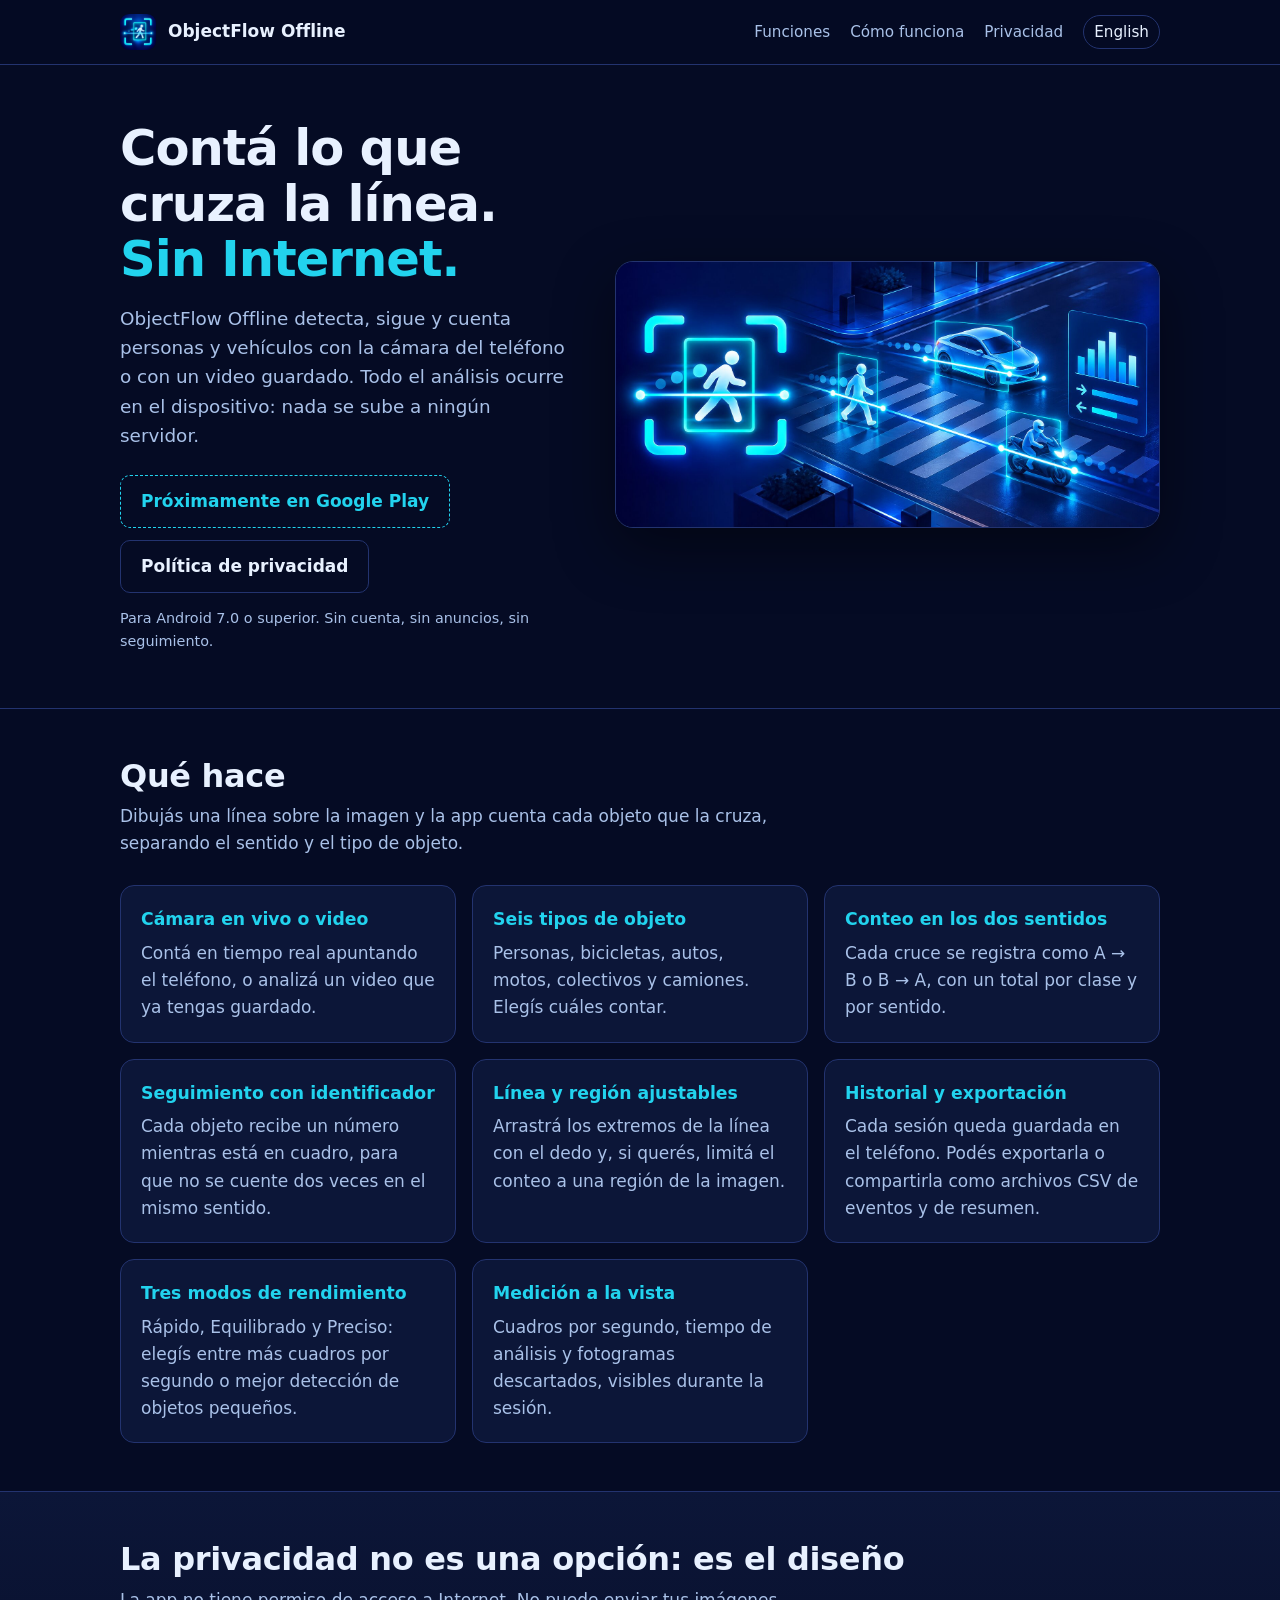
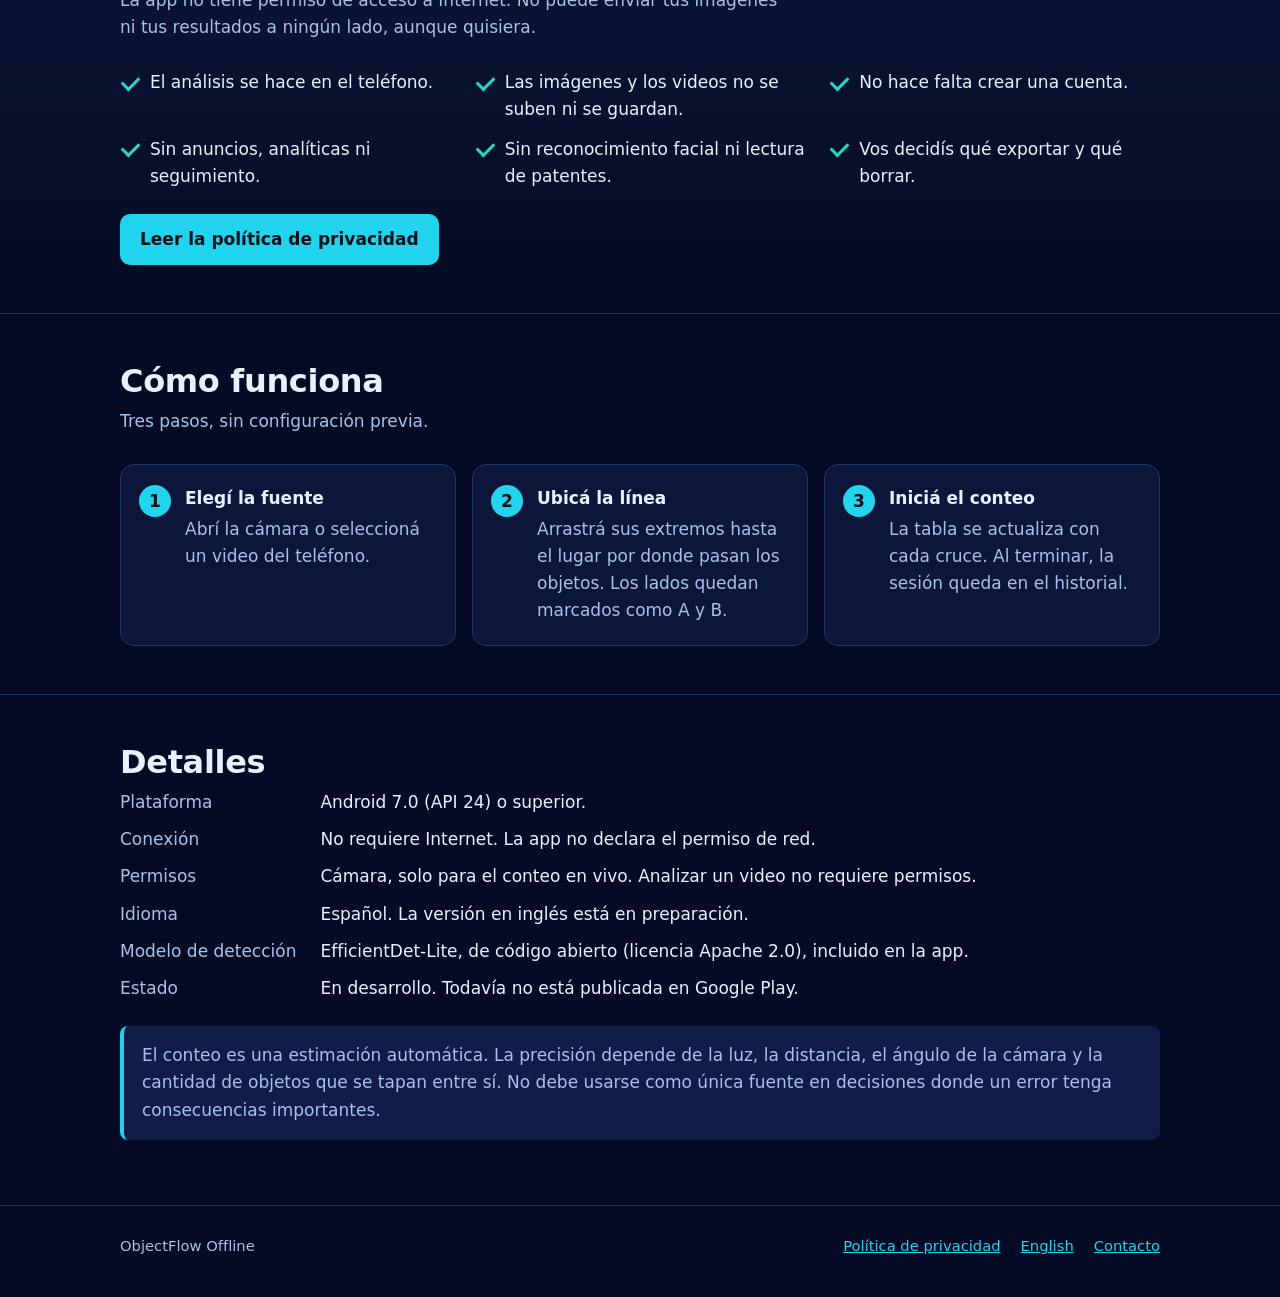
==== index.html @ e40bb8cd "first commit" ====
<!doctype html>
<html lang="es">
  <head>
    <meta charset="utf-8" />
    <meta name="viewport" content="width=device-width, initial-scale=1" />
    <title>ObjectFlow Offline — Conteo de personas y vehículos sin Internet</title>
    <meta
      name="description"
      content="App Android que detecta, sigue y cuenta personas y vehículos que cruzan una línea, con la cámara o un video. Todo el procesamiento ocurre en el teléfono, sin Internet ni cuentas."
    />
    <meta name="theme-color" content="#050b24" />
    <meta property="og:type" content="website" />
    <meta property="og:title" content="ObjectFlow Offline" />
    <meta
      property="og:description"
      content="Contá personas y vehículos que cruzan una línea. Todo en tu teléfono, sin Internet."
    />
    <meta property="og:image" content="assets/hero.jpg" />
    <link rel="icon" type="image/png" href="assets/favicon.png" />
    <link rel="alternate" hreflang="en" href="en/" />
    <link rel="stylesheet" href="assets/styles.css" />
  </head>
  <body>
    <header class="site-header">
      <div class="wrap">
        <a class="brand" href="./">
          <img src="assets/icon-192.png" alt="" width="36" height="36" />
          ObjectFlow Offline
        </a>
        <nav class="site-nav" aria-label="Principal">
          <a class="optional" href="#funciones">Funciones</a>
          <a class="optional" href="#como-funciona">Cómo funciona</a>
          <a href="privacidad.html">Privacidad</a>
          <a class="lang" href="en/" lang="en" hreflang="en">English</a>
        </nav>
      </div>
    </header>

    <main>
      <section class="hero">
        <div class="wrap hero-grid">
          <div>
            <h1>Contá lo que cruza la línea. <span>Sin Internet.</span></h1>
            <p class="lead">
              ObjectFlow Offline detecta, sigue y cuenta personas y vehículos con la cámara del teléfono o con un
              video guardado. Todo el análisis ocurre en el dispositivo: nada se sube a ningún servidor.
            </p>
            <div class="actions">
              <span class="badge-soon">Próximamente en Google Play</span>
              <a class="button button-ghost" href="privacidad.html">Política de privacidad</a>
            </div>
            <p class="fine">Para Android 7.0 o superior. Sin cuenta, sin anuncios, sin seguimiento.</p>
          </div>
          <img
            class="hero-art"
            src="assets/hero.jpg"
            width="1600"
            height="781"
            alt="Ilustración de una calle donde una persona, un auto y una moto son detectados y contados al cruzar líneas de conteo"
          />
        </div>
      </section>

      <section id="funciones">
        <div class="wrap">
          <h2>Qué hace</h2>
          <p class="section-lead">
            Dibujás una línea sobre la imagen y la app cuenta cada objeto que la cruza, separando el sentido y el
            tipo de objeto.
          </p>
          <ul class="cards">
            <li class="card">
              <h3>Cámara en vivo o video</h3>
              <p>Contá en tiempo real apuntando el teléfono, o analizá un video que ya tengas guardado.</p>
            </li>
            <li class="card">
              <h3>Seis tipos de objeto</h3>
              <p>Personas, bicicletas, autos, motos, colectivos y camiones. Elegís cuáles contar.</p>
            </li>
            <li class="card">
              <h3>Conteo en los dos sentidos</h3>
              <p>Cada cruce se registra como A → B o B → A, con un total por clase y por sentido.</p>
            </li>
            <li class="card">
              <h3>Seguimiento con identificador</h3>
              <p>
                Cada objeto recibe un número mientras está en cuadro, para que no se cuente dos veces en el mismo
                sentido.
              </p>
            </li>
            <li class="card">
              <h3>Línea y región ajustables</h3>
              <p>
                Arrastrá los extremos de la línea con el dedo y, si querés, limitá el conteo a una región de la
                imagen.
              </p>
            </li>
            <li class="card">
              <h3>Historial y exportación</h3>
              <p>
                Cada sesión queda guardada en el teléfono. Podés exportarla o compartirla como archivos CSV de
                eventos y de resumen.
              </p>
            </li>
            <li class="card">
              <h3>Tres modos de rendimiento</h3>
              <p>
                Rápido, Equilibrado y Preciso: elegís entre más cuadros por segundo o mejor detección de objetos
                pequeños.
              </p>
            </li>
            <li class="card">
              <h3>Medición a la vista</h3>
              <p>Cuadros por segundo, tiempo de análisis y fotogramas descartados, visibles durante la sesión.</p>
            </li>
          </ul>
        </div>
      </section>

      <section class="privacy-band" id="privacidad">
        <div class="wrap">
          <h2>La privacidad no es una opción: es el diseño</h2>
          <p class="section-lead">
            La app no tiene permiso de acceso a Internet. No puede enviar tus imágenes ni tus resultados a ningún
            lado, aunque quisiera.
          </p>
          <ul class="checks">
            <li>El análisis se hace en el teléfono.</li>
            <li>Las imágenes y los videos no se suben ni se guardan.</li>
            <li>No hace falta crear una cuenta.</li>
            <li>Sin anuncios, analíticas ni seguimiento.</li>
            <li>Sin reconocimiento facial ni lectura de patentes.</li>
            <li>Vos decidís qué exportar y qué borrar.</li>
          </ul>
          <a class="button button-primary" href="privacidad.html">Leer la política de privacidad</a>
        </div>
      </section>

      <section id="como-funciona">
        <div class="wrap">
          <h2>Cómo funciona</h2>
          <p class="section-lead">Tres pasos, sin configuración previa.</p>
          <ol class="steps">
            <li>
              <strong>Elegí la fuente</strong>
              <span>Abrí la cámara o seleccioná un video del teléfono.</span>
            </li>
            <li>
              <strong>Ubicá la línea</strong>
              <span>Arrastrá sus extremos hasta el lugar por donde pasan los objetos. Los lados quedan marcados como A y B.</span>
            </li>
            <li>
              <strong>Iniciá el conteo</strong>
              <span>La tabla se actualiza con cada cruce. Al terminar, la sesión queda en el historial.</span>
            </li>
          </ol>
        </div>
      </section>

      <section id="detalles">
        <div class="wrap">
          <h2>Detalles</h2>
          <dl class="facts">
            <dt>Plataforma</dt>
            <dd>Android 7.0 (API 24) o superior.</dd>
            <dt>Conexión</dt>
            <dd>No requiere Internet. La app no declara el permiso de red.</dd>
            <dt>Permisos</dt>
            <dd>Cámara, solo para el conteo en vivo. Analizar un video no requiere permisos.</dd>
            <dt>Idioma</dt>
            <dd>Español. La versión en inglés está en preparación.</dd>
            <dt>Modelo de detección</dt>
            <dd>EfficientDet-Lite, de código abierto (licencia Apache 2.0), incluido en la app.</dd>
            <dt>Estado</dt>
            <dd>En desarrollo. Todavía no está publicada en Google Play.</dd>
          </dl>
          <p class="note">
            El conteo es una estimación automática. La precisión depende de la luz, la distancia, el ángulo de la
            cámara y la cantidad de objetos que se tapan entre sí. No debe usarse como única fuente en decisiones
            donde un error tenga consecuencias importantes.
          </p>
        </div>
      </section>
    </main>

    <footer class="site-footer">
      <div class="wrap">
        <span>ObjectFlow Offline</span>
        <nav aria-label="Pie de página">
          <a href="privacidad.html">Política de privacidad</a>
          <a href="en/" lang="en" hreflang="en">English</a>
          <a href="https://github.com/franbenaglia/videoTrackingLanding/issues">Contacto</a>
        </nav>
      </div>
    </footer>
  </body>
</html>
---- assets/styles.css ----
:root {
  --bg: #050b24;
  --bg-raised: #0c1638;
  --bg-panel: #111d47;
  --border: #23336f;
  --text: #e8f1ff;
  --text-soft: #a9c1e8;
  --accent: #22d3ee;
  --accent-strong: #67e8f9;
  --accent-ink: #04121a;
  --teal: #2dd4bf;
  --max: 1080px;
}

* {
  box-sizing: border-box;
}

html {
  scroll-behavior: smooth;
}

body {
  margin: 0;
  background: var(--bg);
  color: var(--text);
  font-family: system-ui, -apple-system, 'Segoe UI', Roboto, 'Helvetica Neue', Arial, sans-serif;
  font-size: 17px;
  line-height: 1.6;
  -webkit-font-smoothing: antialiased;
}

a {
  color: var(--accent);
}

a:hover {
  color: var(--accent-strong);
}

a:focus-visible,
.button:focus-visible {
  outline: 3px solid var(--accent-strong);
  outline-offset: 3px;
  border-radius: 6px;
}

img {
  max-width: 100%;
  height: auto;
}

.wrap {
  width: 100%;
  max-width: var(--max);
  margin: 0 auto;
  padding: 0 20px;
}

/* Cabecera */

.site-header {
  position: sticky;
  top: 0;
  z-index: 10;
  background: rgba(5, 11, 36, 0.92);
  backdrop-filter: blur(8px);
  border-bottom: 1px solid var(--border);
}

.site-header .wrap {
  display: flex;
  align-items: center;
  justify-content: space-between;
  gap: 16px;
  min-height: 64px;
}

.brand {
  display: flex;
  align-items: center;
  gap: 12px;
  color: var(--text);
  font-weight: 700;
  text-decoration: none;
}

.brand img {
  width: 36px;
  height: 36px;
  border-radius: 9px;
}

.site-nav {
  display: flex;
  align-items: center;
  gap: 20px;
  font-size: 0.95rem;
}

.site-nav a {
  color: var(--text-soft);
  text-decoration: none;
}

.site-nav a:hover {
  color: var(--text);
}

.site-nav .lang {
  padding: 4px 10px;
  border: 1px solid var(--border);
  border-radius: 999px;
  color: var(--text);
}

/* Portada */

.hero {
  padding: 56px 0 40px;
}

.hero-grid {
  display: grid;
  grid-template-columns: minmax(0, 5fr) minmax(0, 6fr);
  gap: 40px;
  align-items: center;
}

.hero h1 {
  margin: 0 0 16px;
  font-size: clamp(2rem, 5vw, 3.1rem);
  line-height: 1.12;
  letter-spacing: -0.02em;
}

.hero h1 span {
  color: var(--accent);
}

.lead {
  margin: 0 0 24px;
  font-size: 1.15rem;
  color: var(--text-soft);
}

.hero-art {
  border: 1px solid var(--border);
  border-radius: 18px;
  box-shadow: 0 20px 60px rgba(0, 0, 0, 0.45);
  display: block;
}

.actions {
  display: flex;
  flex-wrap: wrap;
  gap: 12px;
  align-items: center;
}

.button {
  display: inline-block;
  padding: 12px 20px;
  border-radius: 10px;
  font-weight: 700;
  text-decoration: none;
}

.button-primary {
  background: var(--accent);
  color: var(--accent-ink);
}

.button-primary:hover {
  background: var(--accent-strong);
  color: var(--accent-ink);
}

.button-ghost {
  border: 1px solid var(--border);
  color: var(--text);
}

.badge-soon {
  display: inline-block;
  padding: 12px 20px;
  border: 1px dashed var(--accent);
  border-radius: 10px;
  color: var(--accent);
  font-weight: 700;
}

.fine {
  margin-top: 14px;
  font-size: 0.9rem;
  color: var(--text-soft);
}

/* Secciones */

section {
  padding: 48px 0;
}

section + section {
  border-top: 1px solid var(--border);
}

h2 {
  margin: 0 0 8px;
  font-size: clamp(1.5rem, 3.4vw, 2rem);
  line-height: 1.2;
  letter-spacing: -0.01em;
}

.section-lead {
  margin: 0 0 28px;
  max-width: 62ch;
  color: var(--text-soft);
}

.cards {
  display: grid;
  grid-template-columns: repeat(auto-fit, minmax(250px, 1fr));
  gap: 16px;
  margin: 0;
  padding: 0;
  list-style: none;
}

.card {
  padding: 20px;
  background: var(--bg-raised);
  border: 1px solid var(--border);
  border-radius: 14px;
}

.card h3 {
  margin: 0 0 6px;
  font-size: 1.08rem;
  color: var(--accent);
}

.card p {
  margin: 0;
  color: var(--text-soft);
}

.privacy-band {
  background: linear-gradient(180deg, var(--bg-raised), var(--bg));
}

.checks {
  display: grid;
  grid-template-columns: repeat(auto-fit, minmax(250px, 1fr));
  gap: 12px 24px;
  margin: 0 0 24px;
  padding: 0;
  list-style: none;
}

.checks li {
  position: relative;
  padding-left: 30px;
}

.checks li::before {
  content: '';
  position: absolute;
  left: 2px;
  top: 0.38em;
  width: 14px;
  height: 8px;
  border-left: 3px solid var(--teal);
  border-bottom: 3px solid var(--teal);
  transform: rotate(-45deg);
}

.steps {
  display: grid;
  grid-template-columns: repeat(auto-fit, minmax(230px, 1fr));
  gap: 16px;
  margin: 0;
  padding: 0;
  list-style: none;
  counter-reset: step;
}

.steps li {
  position: relative;
  padding: 20px 20px 20px 64px;
  background: var(--bg-raised);
  border: 1px solid var(--border);
  border-radius: 14px;
  counter-increment: step;
}

.steps li::before {
  content: counter(step);
  position: absolute;
  left: 18px;
  top: 20px;
  width: 32px;
  height: 32px;
  border-radius: 50%;
  background: var(--accent);
  color: var(--accent-ink);
  font-weight: 800;
  text-align: center;
  line-height: 32px;
}

.steps strong {
  display: block;
  margin-bottom: 4px;
}

.steps span {
  color: var(--text-soft);
}

.facts {
  display: grid;
  grid-template-columns: max-content 1fr;
  gap: 10px 24px;
  margin: 0;
}

.facts dt {
  color: var(--text-soft);
}

.facts dd {
  margin: 0;
}

.note {
  margin-top: 24px;
  padding: 16px 18px;
  background: var(--bg-panel);
  border-left: 4px solid var(--accent);
  border-radius: 8px;
  color: var(--text-soft);
}

/* Documento legal */

.doc {
  padding: 40px 0 56px;
}

.doc .wrap {
  max-width: 780px;
}

.doc h1 {
  margin: 0 0 6px;
  font-size: clamp(1.8rem, 4.5vw, 2.4rem);
  line-height: 1.15;
}

.doc .meta {
  margin: 0 0 28px;
  color: var(--text-soft);
}

.doc h2 {
  margin: 36px 0 10px;
  font-size: 1.3rem;
}

.doc p,
.doc li {
  color: #d4e1f7;
}

.doc ul {
  padding-left: 22px;
}

.doc li {
  margin-bottom: 6px;
}

.summary {
  padding: 18px 20px;
  background: var(--bg-raised);
  border: 1px solid var(--border);
  border-radius: 14px;
}

.summary p {
  margin: 0 0 8px;
}

.summary ul {
  margin: 0;
}

table {
  width: 100%;
  border-collapse: collapse;
  margin: 12px 0;
  font-size: 0.95rem;
}

th,
td {
  padding: 10px 12px;
  border: 1px solid var(--border);
  text-align: left;
  vertical-align: top;
}

th {
  background: var(--bg-raised);
  color: var(--text-soft);
  font-weight: 600;
}

.table-scroll {
  overflow-x: auto;
}

/* Pie */

.site-footer {
  padding: 28px 0 40px;
  border-top: 1px solid var(--border);
  color: var(--text-soft);
  font-size: 0.92rem;
}

.site-footer .wrap {
  display: flex;
  flex-wrap: wrap;
  gap: 8px 24px;
  justify-content: space-between;
}

.site-footer nav {
  display: flex;
  flex-wrap: wrap;
  gap: 8px 20px;
}

@media (max-width: 820px) {
  .hero {
    padding-top: 32px;
  }

  .hero-grid {
    grid-template-columns: 1fr;
    gap: 28px;
  }

  .site-nav .optional {
    display: none;
  }

  .facts {
    grid-template-columns: 1fr;
    gap: 2px;
  }

  .facts dd {
    margin-bottom: 12px;
  }
}

@media (prefers-reduced-motion: reduce) {
  html {
    scroll-behavior: auto;
  }
}
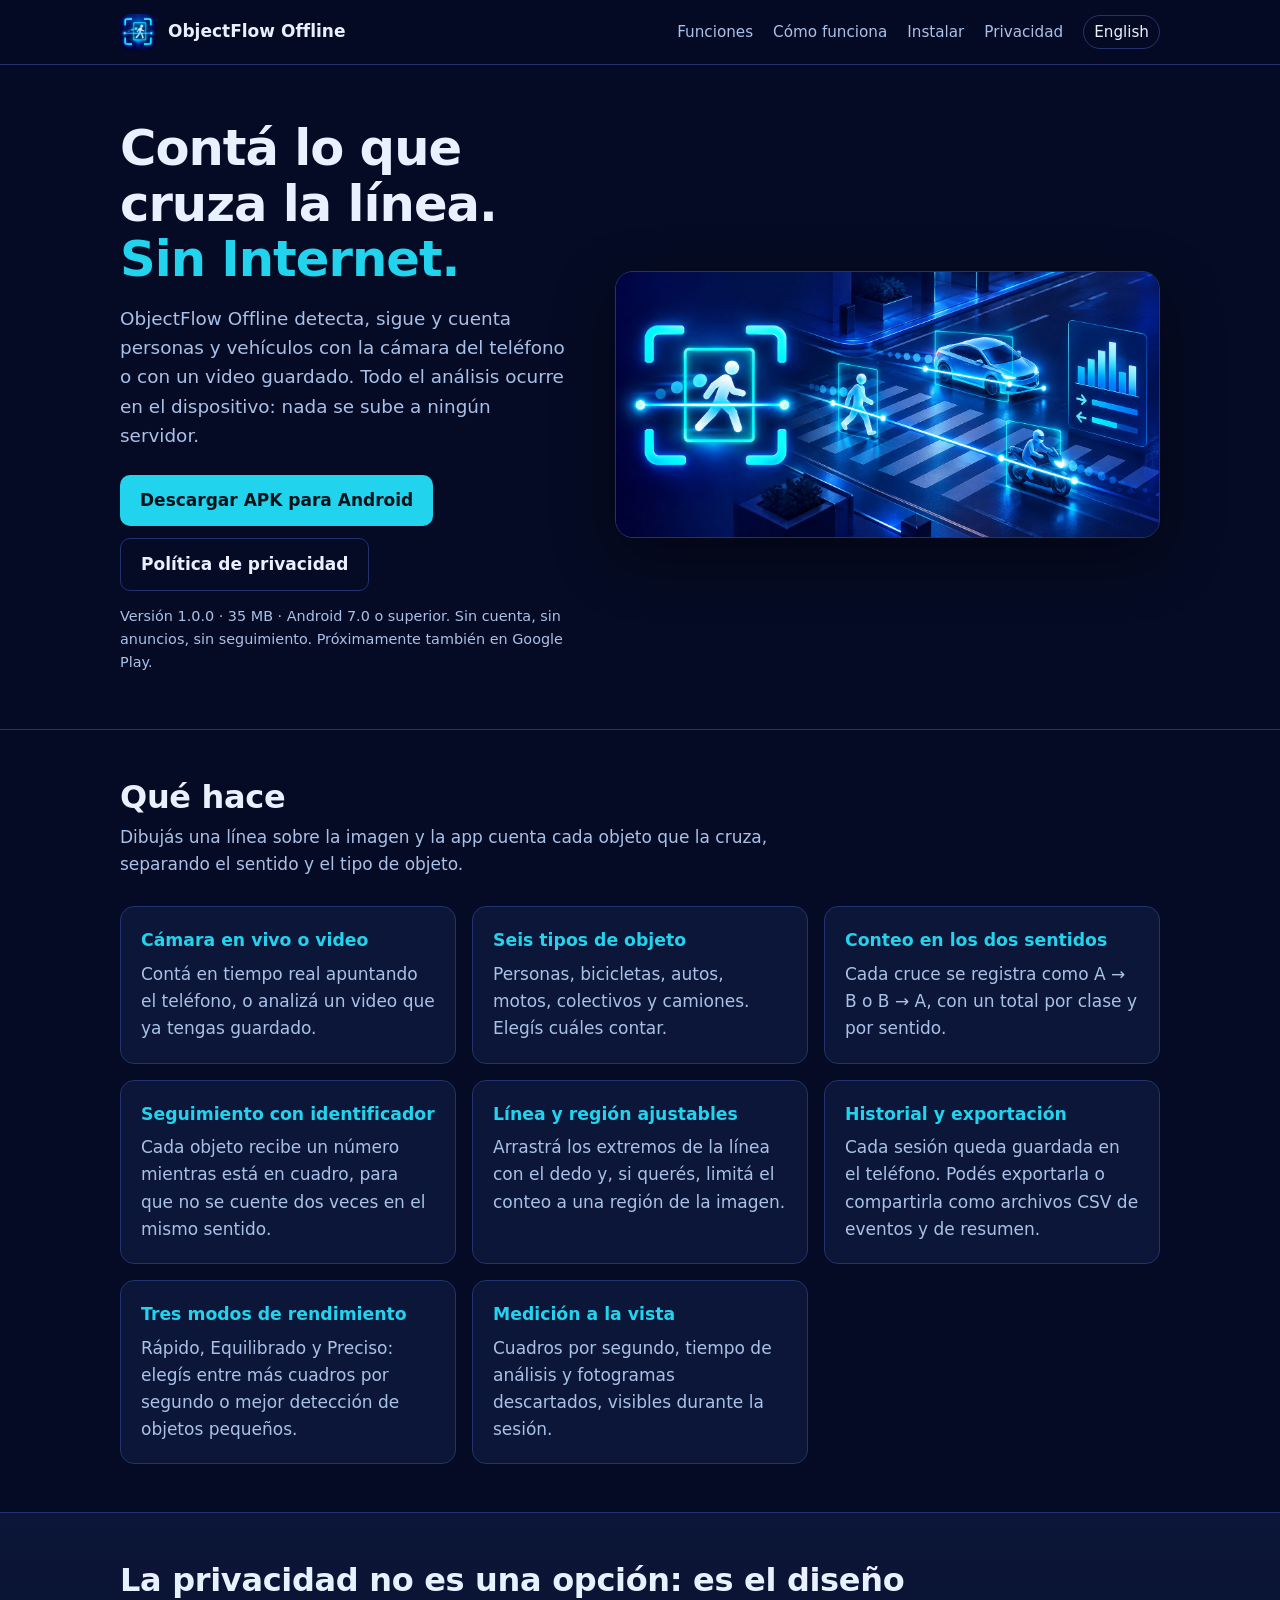
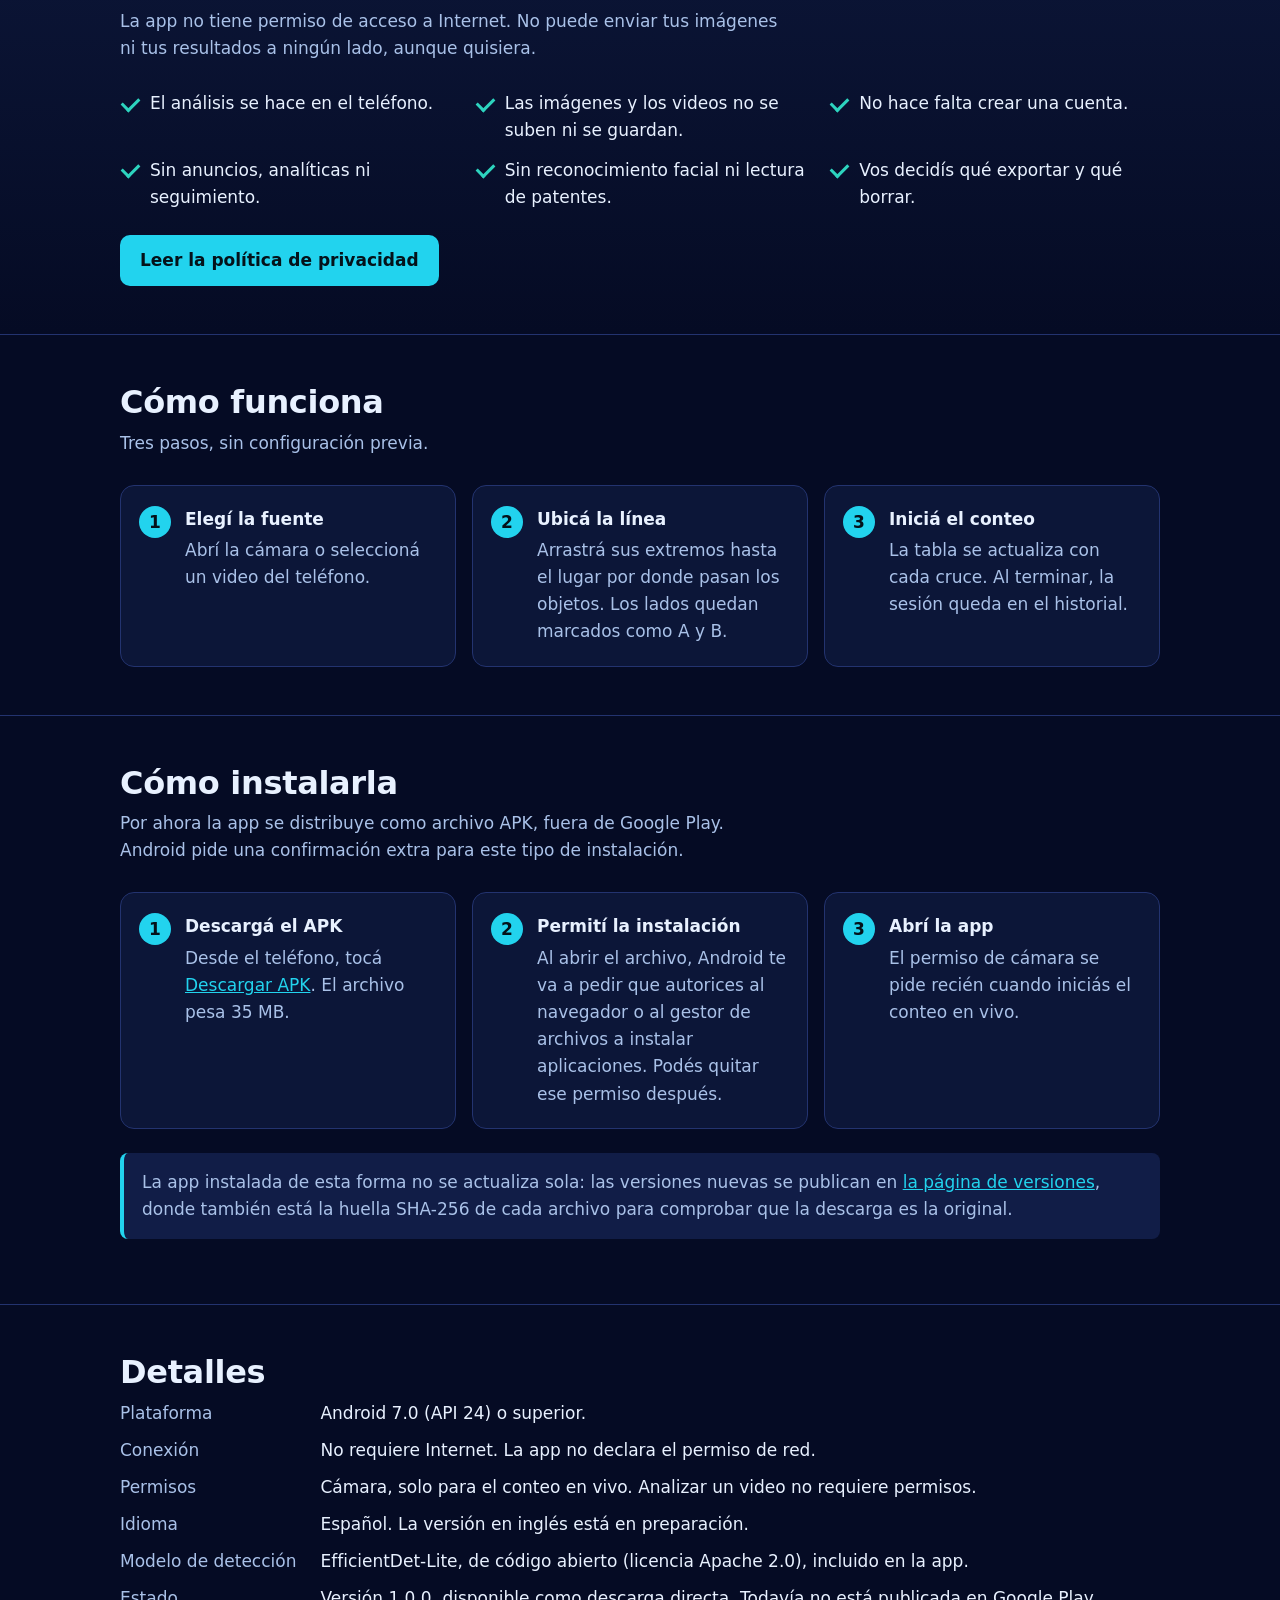
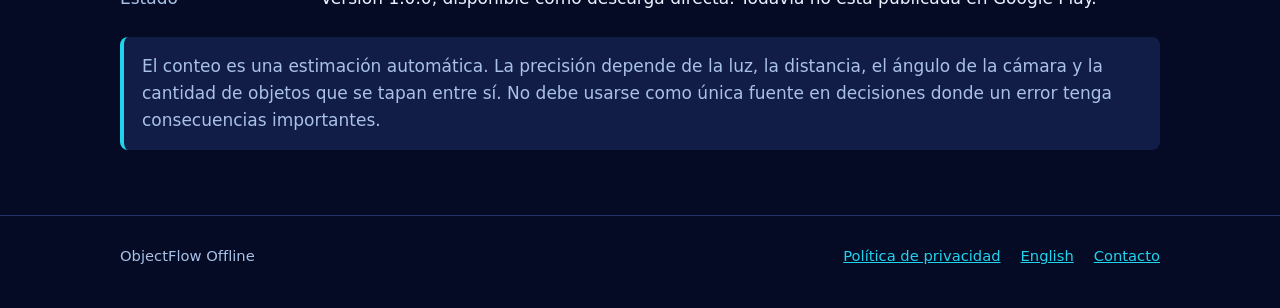
==== commit aa9fcb34: "Agrega la descarga directa del APK 1.0.0 y los pasos de instalación Co-Authored-By: Claude Opus 5.5 " ====
--- a/index.html
+++ b/index.html
@@ -30,6 +30,7 @@
         <nav class="site-nav" aria-label="Principal">
           <a class="optional" href="#funciones">Funciones</a>
           <a class="optional" href="#como-funciona">Cómo funciona</a>
+          <a class="optional" href="#instalar">Instalar</a>
           <a href="privacidad.html">Privacidad</a>
           <a class="lang" href="en/" lang="en" hreflang="en">English</a>
         </nav>
@@ -46,10 +47,13 @@
               video guardado. Todo el análisis ocurre en el dispositivo: nada se sube a ningún servidor.
             </p>
             <div class="actions">
-              <span class="badge-soon">Próximamente en Google Play</span>
+              <a class="button button-primary" href="https://github.com/franbenaglia/videoTrackingLanding/releases/latest/download/objectflow-offline.apk">Descargar APK para Android</a>
               <a class="button button-ghost" href="privacidad.html">Política de privacidad</a>
             </div>
-            <p class="fine">Para Android 7.0 o superior. Sin cuenta, sin anuncios, sin seguimiento.</p>
+            <p class="fine">
+              Versión 1.0.0 · 35 MB · Android 7.0 o superior. Sin cuenta, sin anuncios, sin seguimiento.
+              Próximamente también en Google Play.
+            </p>
           </div>
           <img
             class="hero-art"
@@ -154,6 +158,38 @@
               <span>La tabla se actualiza con cada cruce. Al terminar, la sesión queda en el historial.</span>
             </li>
           </ol>
+        </div>
+      </section>
+
+      <section id="instalar">
+        <div class="wrap">
+          <h2>Cómo instalarla</h2>
+          <p class="section-lead">
+            Por ahora la app se distribuye como archivo APK, fuera de Google Play. Android pide una confirmación
+            extra para este tipo de instalación.
+          </p>
+          <ol class="steps">
+            <li>
+              <strong>Descargá el APK</strong>
+              <span>Desde el teléfono, tocá <a href="https://github.com/franbenaglia/videoTrackingLanding/releases/latest/download/objectflow-offline.apk">Descargar APK</a>. El archivo pesa 35 MB.</span>
+            </li>
+            <li>
+              <strong>Permití la instalación</strong>
+              <span>
+                Al abrir el archivo, Android te va a pedir que autorices al navegador o al gestor de archivos a
+                instalar aplicaciones. Podés quitar ese permiso después.
+              </span>
+            </li>
+            <li>
+              <strong>Abrí la app</strong>
+              <span>El permiso de cámara se pide recién cuando iniciás el conteo en vivo.</span>
+            </li>
+          </ol>
+          <p class="note">
+            La app instalada de esta forma no se actualiza sola: las versiones nuevas se publican en
+            <a href="https://github.com/franbenaglia/videoTrackingLanding/releases">la página de versiones</a>, donde también está la huella SHA-256 de cada archivo para
+            comprobar que la descarga es la original.
+          </p>
         </div>
       </section>
 
@@ -172,7 +208,7 @@
             <dt>Modelo de detección</dt>
             <dd>EfficientDet-Lite, de código abierto (licencia Apache 2.0), incluido en la app.</dd>
             <dt>Estado</dt>
-            <dd>En desarrollo. Todavía no está publicada en Google Play.</dd>
+            <dd>Versión 1.0.0, disponible como descarga directa. Todavía no está publicada en Google Play.</dd>
           </dl>
           <p class="note">
             El conteo es una estimación automática. La precisión depende de la luz, la distancia, el ángulo de la
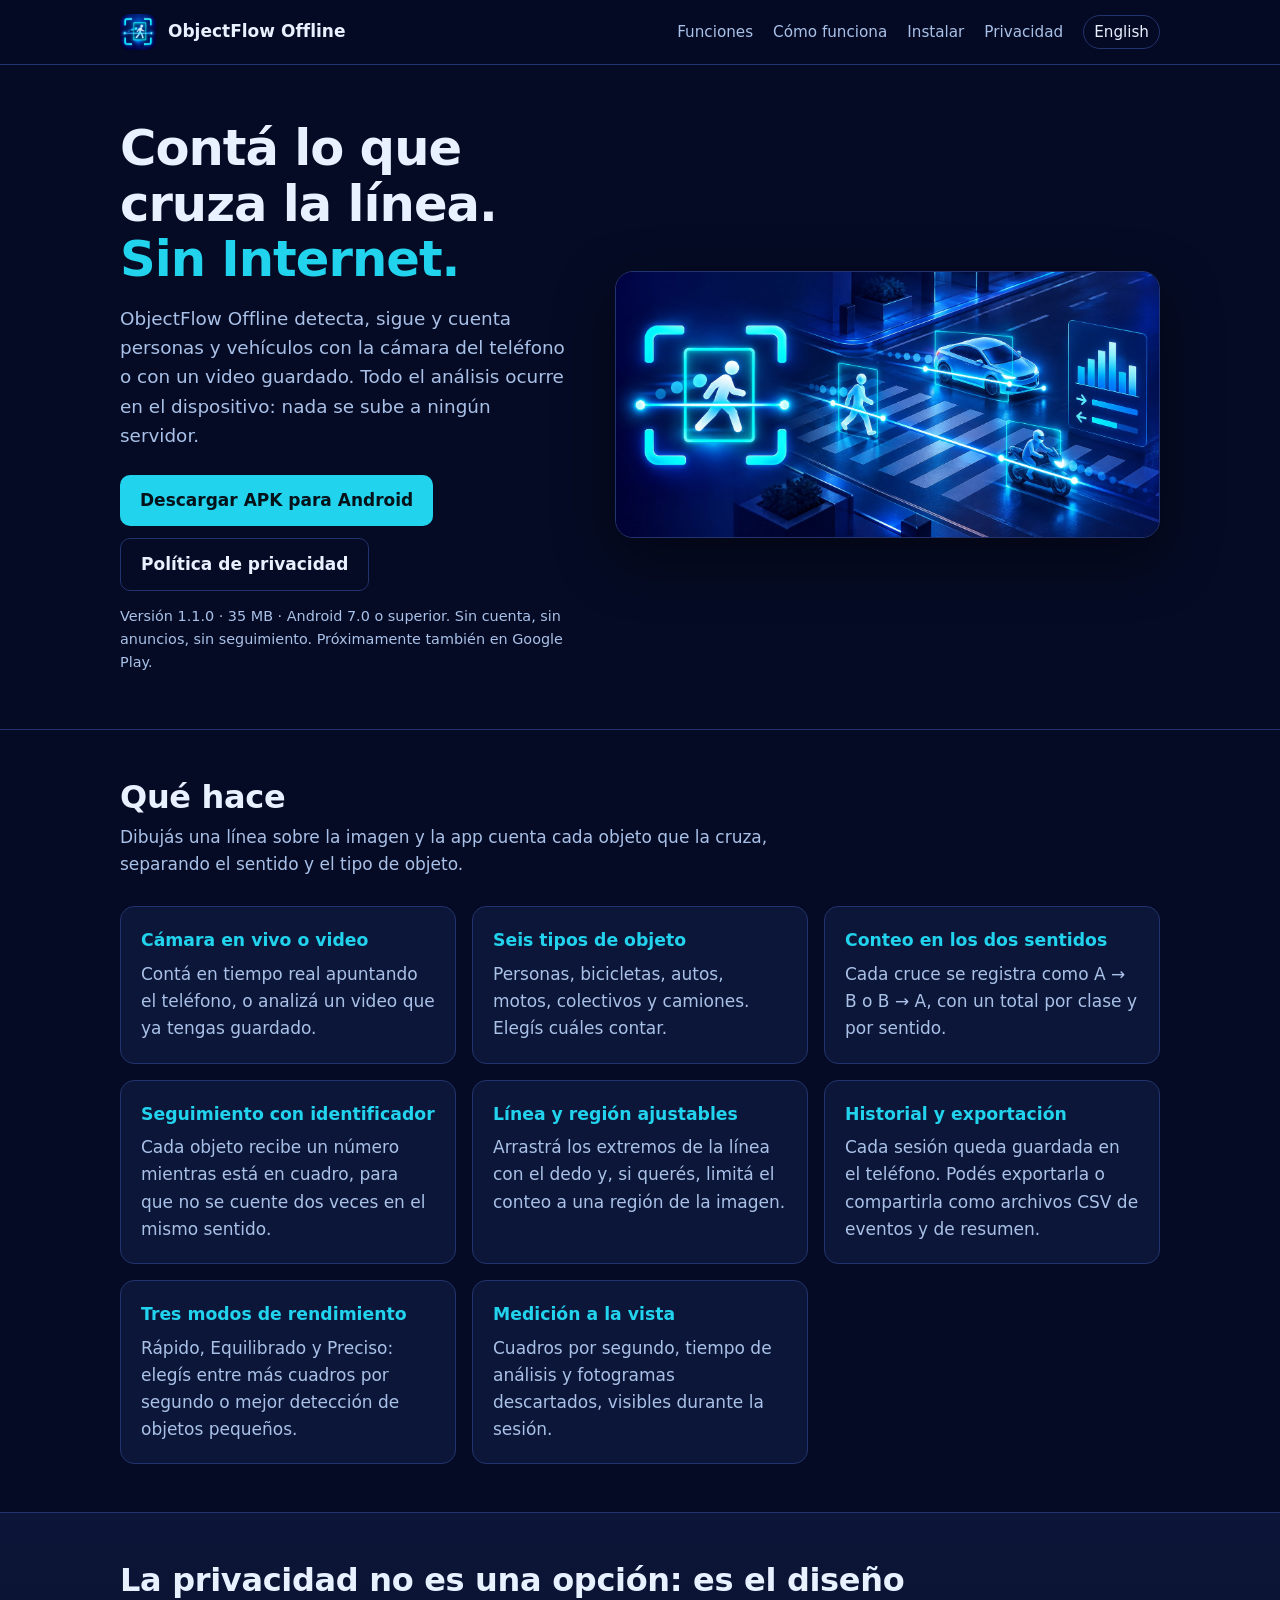
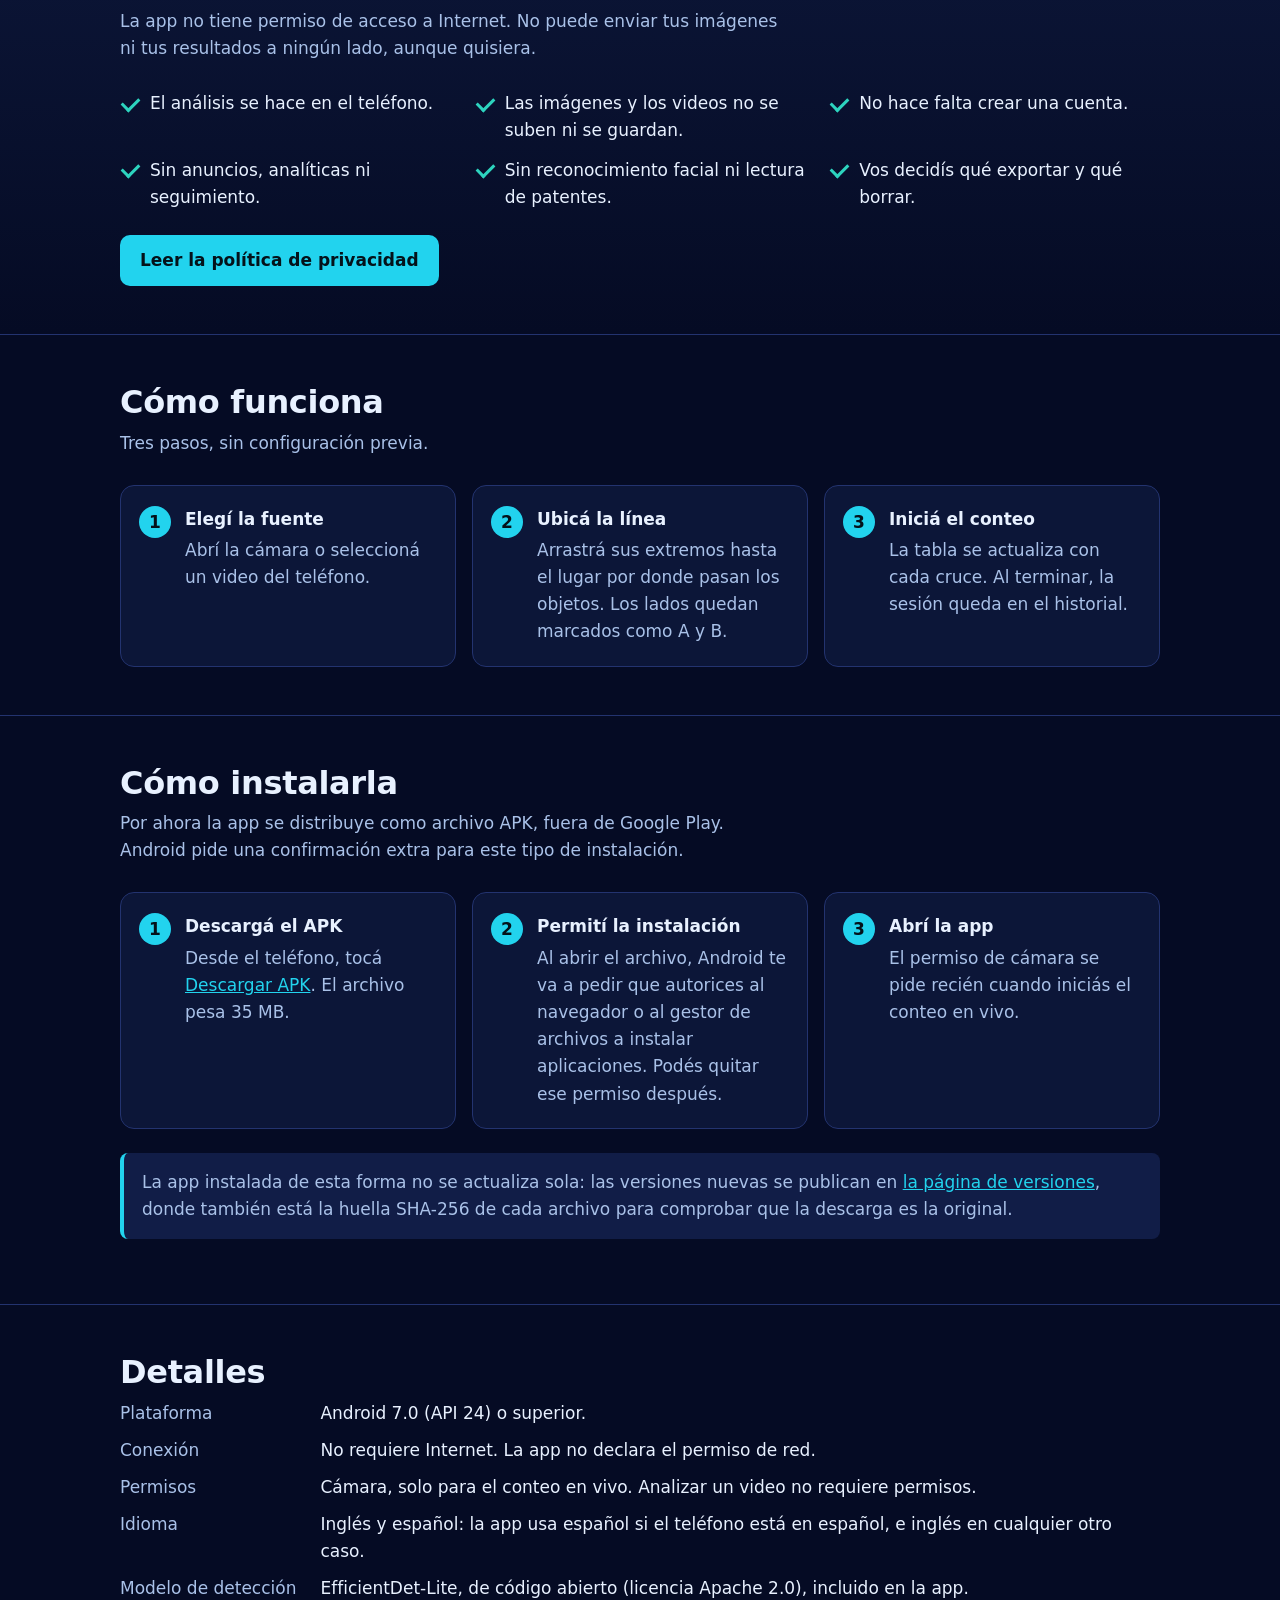
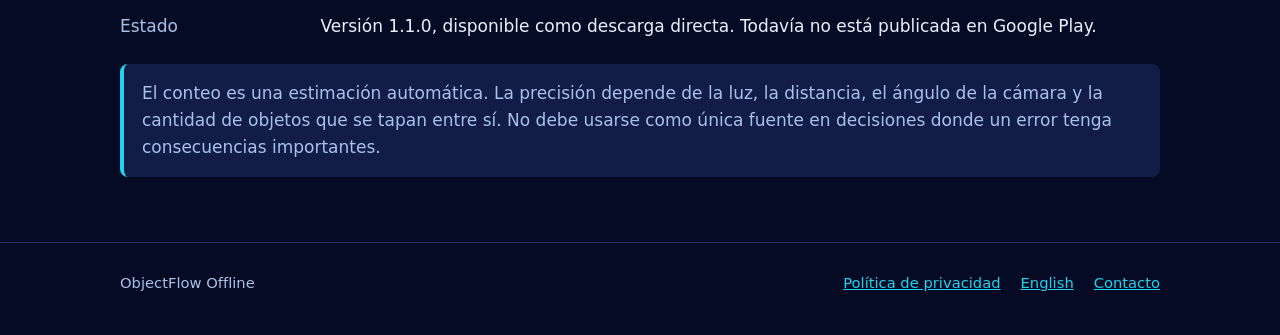
==== commit afbe2d07: "Publica la versión 1.1.0 con interfaz en inglés y español Co-Authored-By: Claude Opus 5.5 <noreply@a" ====
--- a/index.html
+++ b/index.html
@@ -51,7 +51,7 @@
               <a class="button button-ghost" href="privacidad.html">Política de privacidad</a>
             </div>
             <p class="fine">
-              Versión 1.0.0 · 35 MB · Android 7.0 o superior. Sin cuenta, sin anuncios, sin seguimiento.
+              Versión 1.1.0 · 35 MB · Android 7.0 o superior. Sin cuenta, sin anuncios, sin seguimiento.
               Próximamente también en Google Play.
             </p>
           </div>
@@ -204,11 +204,11 @@
             <dt>Permisos</dt>
             <dd>Cámara, solo para el conteo en vivo. Analizar un video no requiere permisos.</dd>
             <dt>Idioma</dt>
-            <dd>Español. La versión en inglés está en preparación.</dd>
+            <dd>Inglés y español: la app usa español si el teléfono está en español, e inglés en cualquier otro caso.</dd>
             <dt>Modelo de detección</dt>
             <dd>EfficientDet-Lite, de código abierto (licencia Apache 2.0), incluido en la app.</dd>
             <dt>Estado</dt>
-            <dd>Versión 1.0.0, disponible como descarga directa. Todavía no está publicada en Google Play.</dd>
+            <dd>Versión 1.1.0, disponible como descarga directa. Todavía no está publicada en Google Play.</dd>
           </dl>
           <p class="note">
             El conteo es una estimación automática. La precisión depende de la luz, la distancia, el ángulo de la
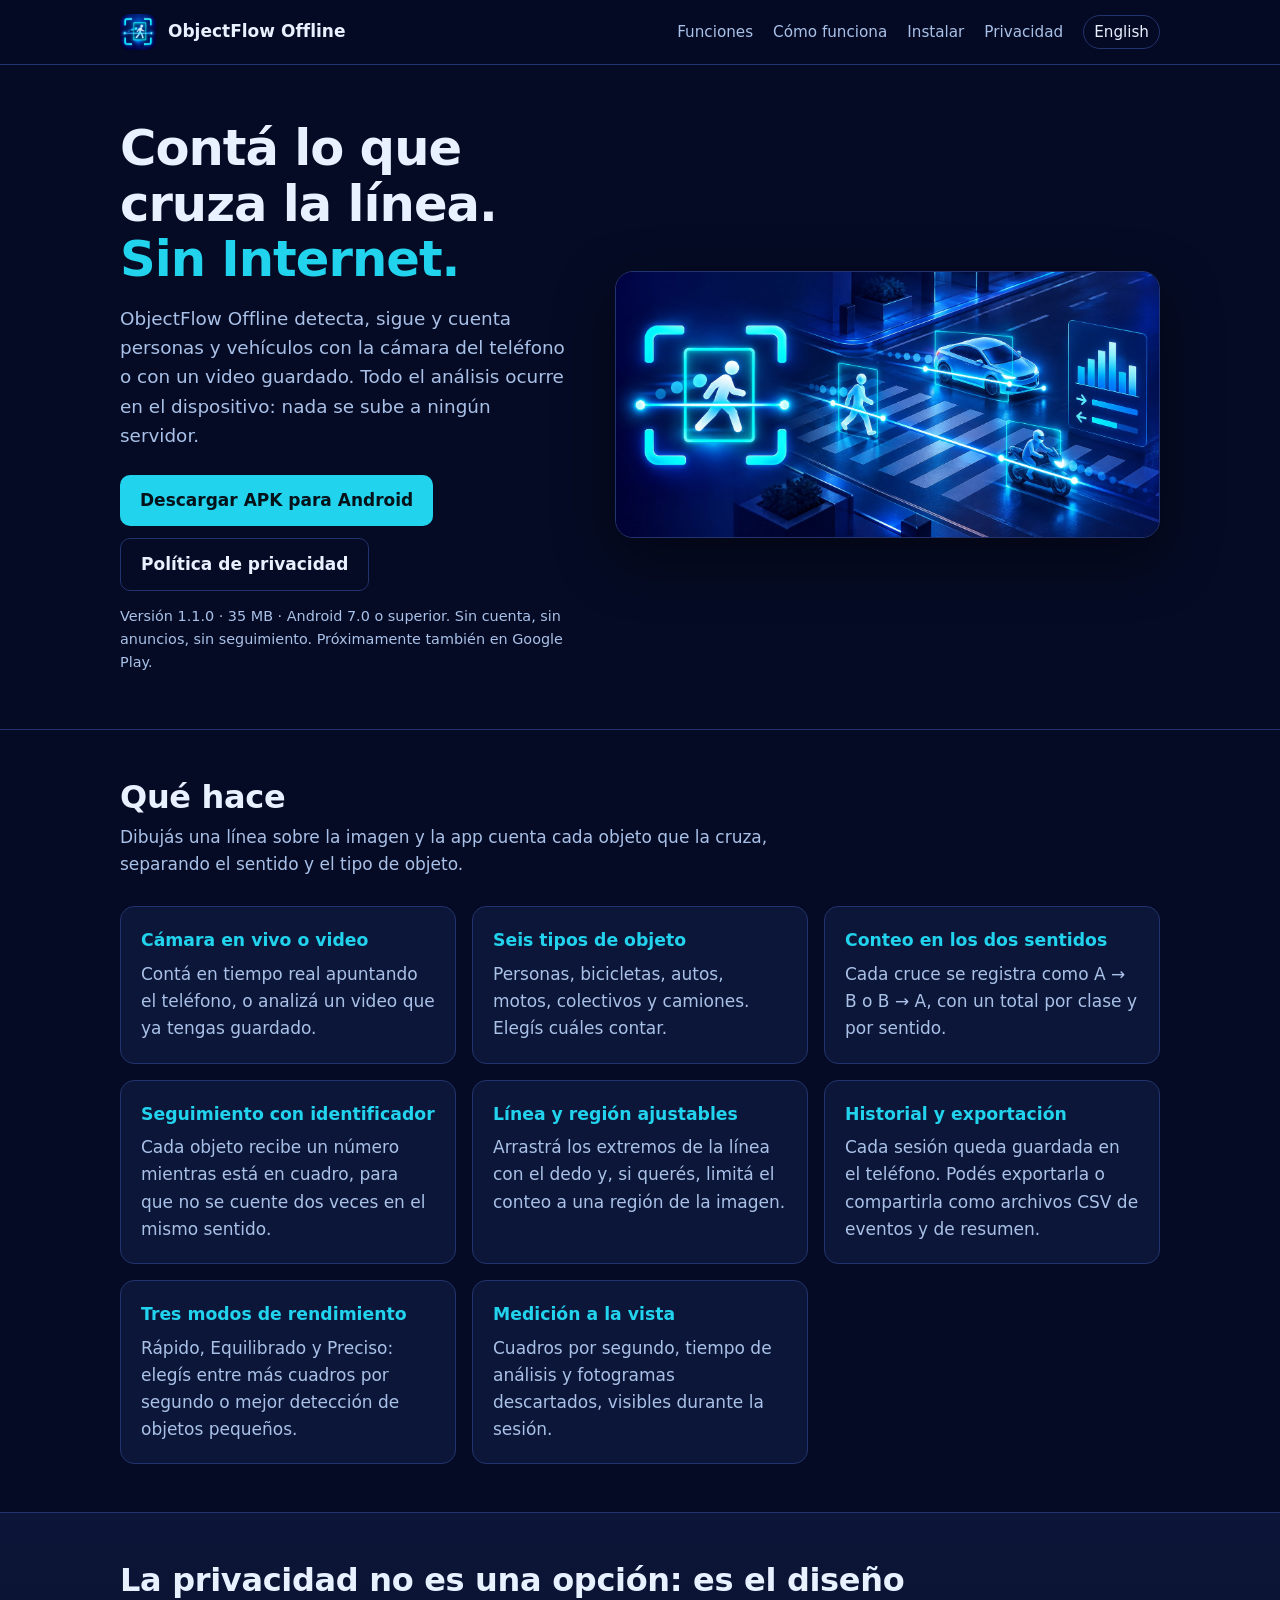
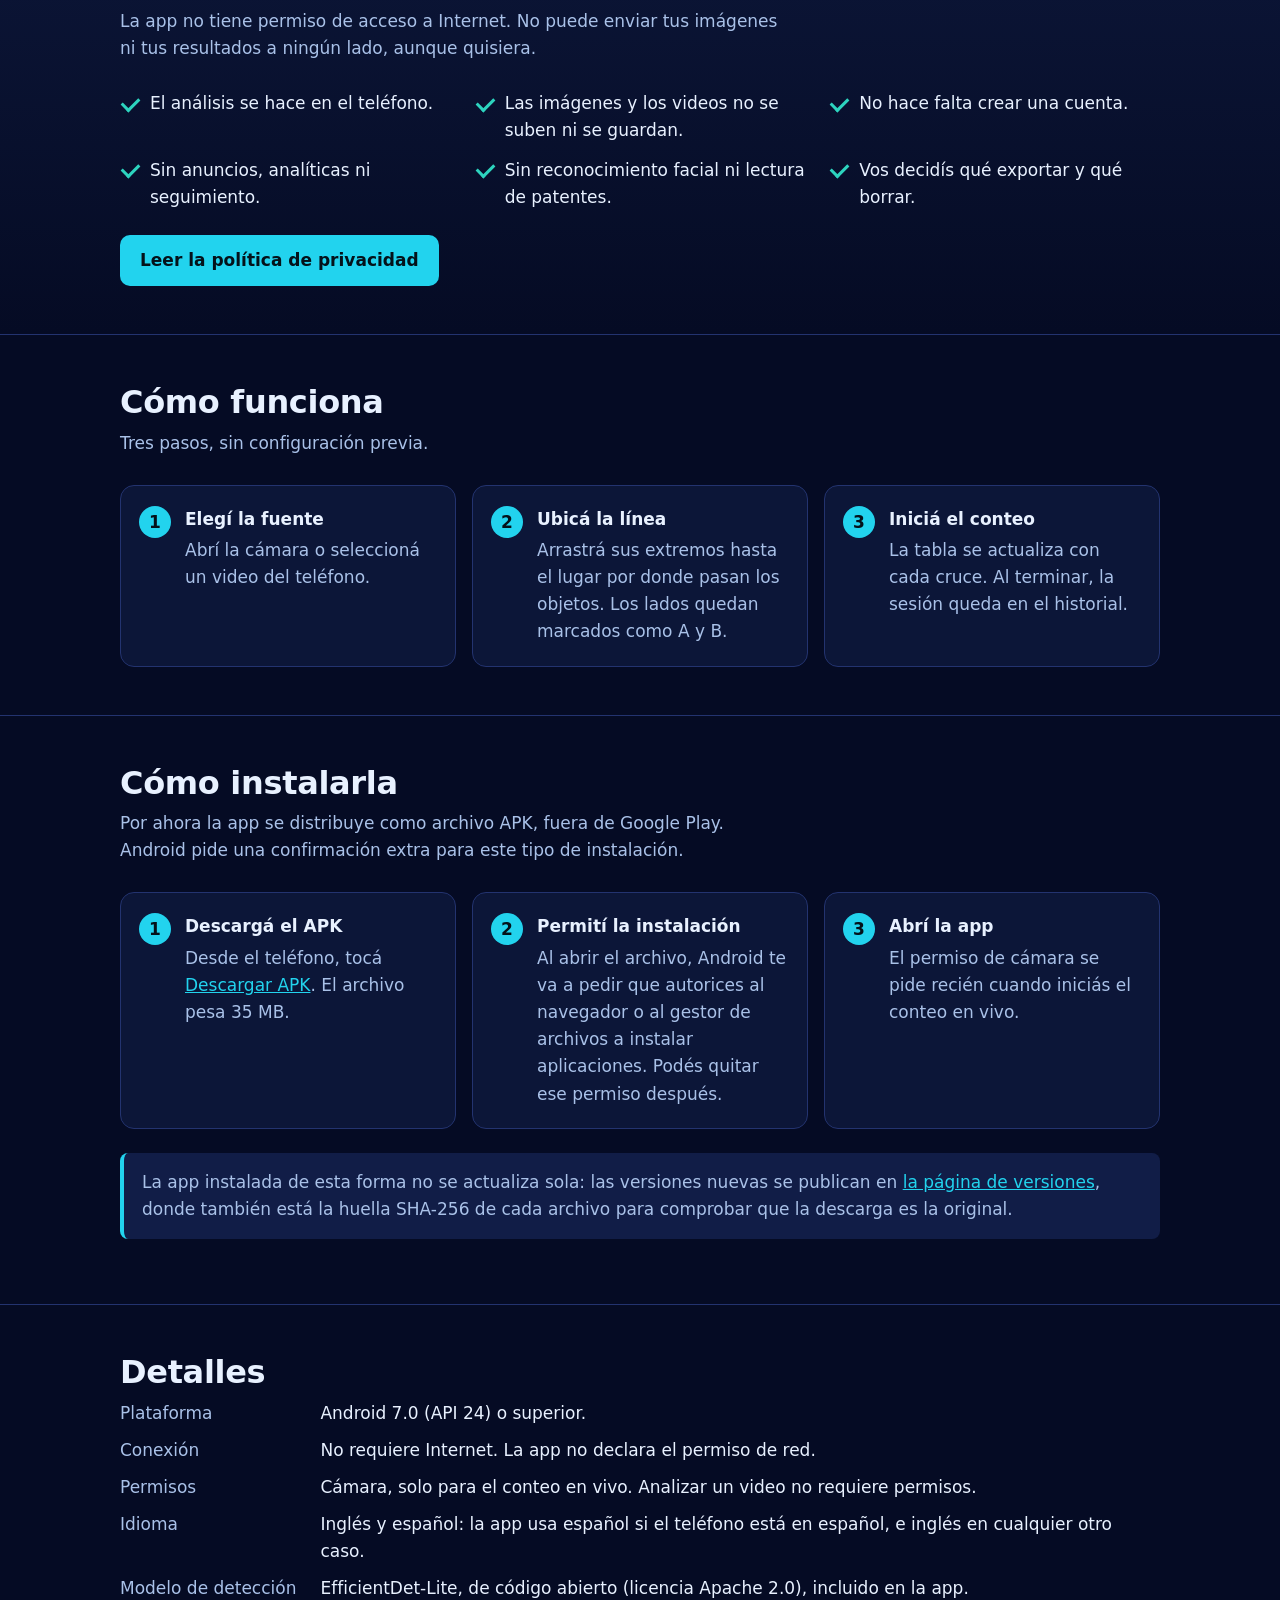
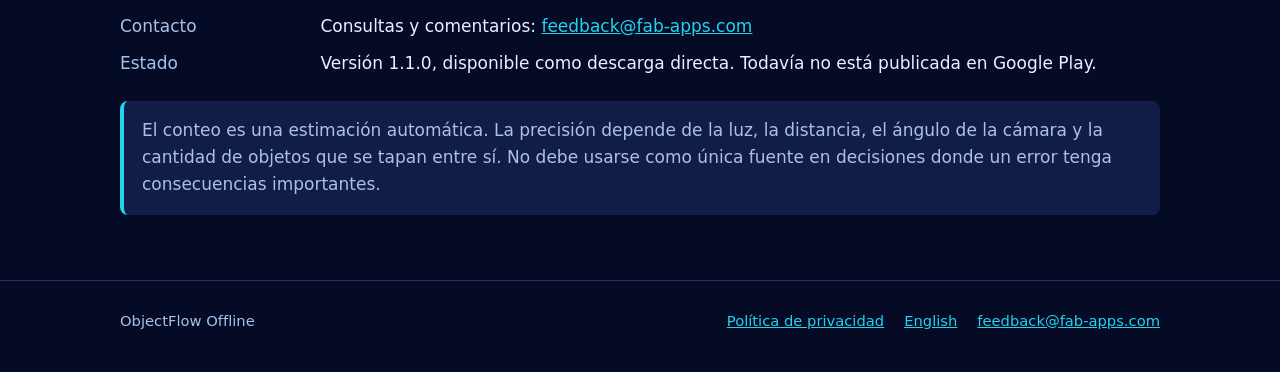
==== commit 002b9b47: "Agrega el correo de contacto feedback@fab-apps.com al sitio y a la política de privacidad Co-Authore" ====
--- a/index.html
+++ b/index.html
@@ -207,6 +207,8 @@
             <dd>Inglés y español: la app usa español si el teléfono está en español, e inglés en cualquier otro caso.</dd>
             <dt>Modelo de detección</dt>
             <dd>EfficientDet-Lite, de código abierto (licencia Apache 2.0), incluido en la app.</dd>
+            <dt>Contacto</dt>
+            <dd>Consultas y comentarios: <a href="mailto:feedback@fab-apps.com">feedback@fab-apps.com</a></dd>
             <dt>Estado</dt>
             <dd>Versión 1.1.0, disponible como descarga directa. Todavía no está publicada en Google Play.</dd>
           </dl>
@@ -225,7 +227,7 @@
         <nav aria-label="Pie de página">
           <a href="privacidad.html">Política de privacidad</a>
           <a href="en/" lang="en" hreflang="en">English</a>
-          <a href="https://github.com/franbenaglia/videoTrackingLanding/issues">Contacto</a>
+          <a href="mailto:feedback@fab-apps.com">feedback@fab-apps.com</a>
         </nav>
       </div>
     </footer>
